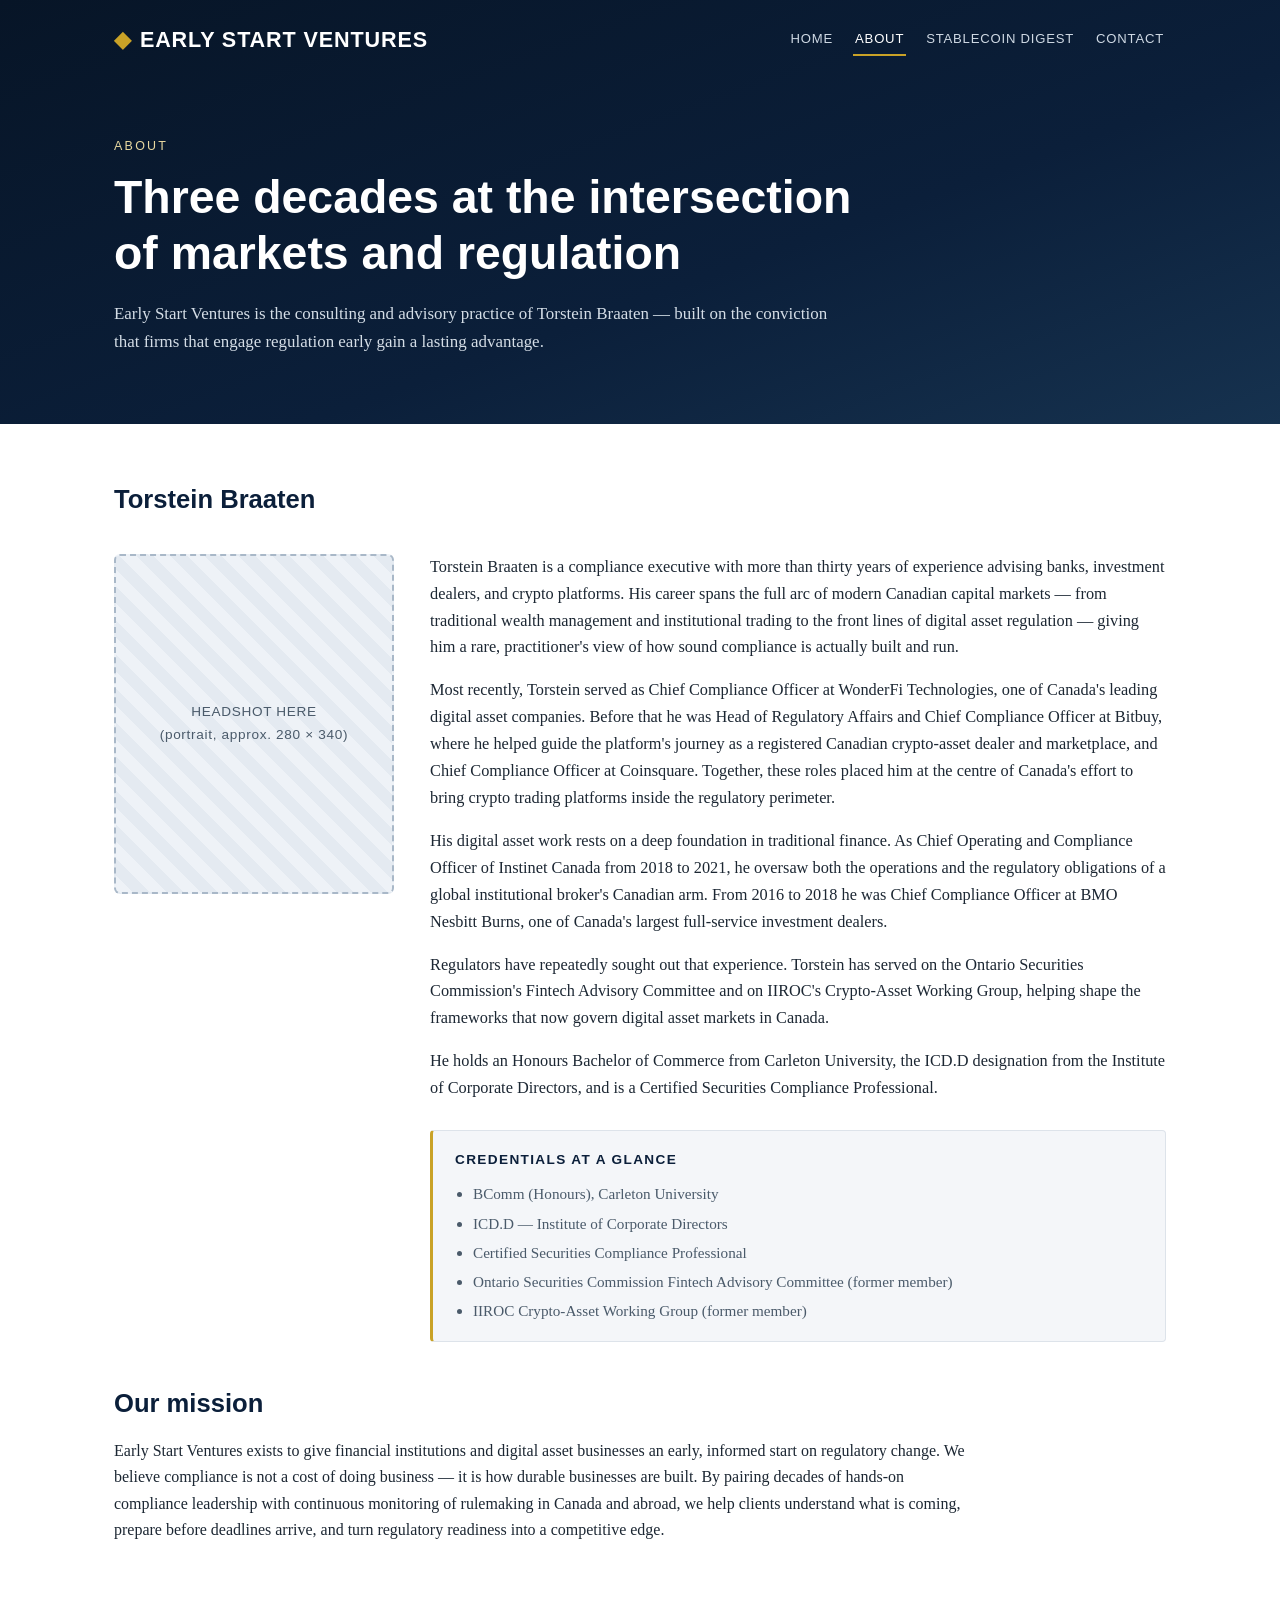
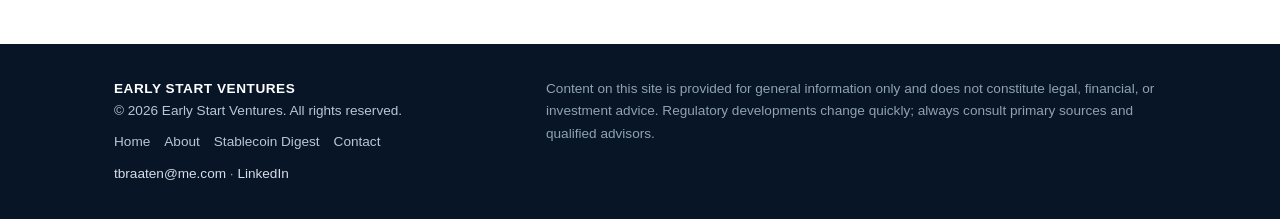
==== about.html @ daec95ac "Initial version of the Early Start Ventures website Co-Authored-By: Claude Fable 5 <noreply@anthropi" ====
<!DOCTYPE html>
<html lang="en">
<head>
<meta charset="UTF-8">
<meta name="viewport" content="width=device-width, initial-scale=1.0">
<title>About — Early Start Ventures</title>
<meta name="description" content="About Early Start Ventures and its founder, Torstein Braaten — a compliance executive with 30+ years advising banks, investment dealers, and crypto platforms.">
<link rel="stylesheet" href="styles.css">
</head>
<body>

<header class="site">
  <div class="topbar">
    <a class="brand" href="index.html"><span class="mark">&#9670;</span>EARLY START VENTURES</a>
    <nav class="main" aria-label="Site navigation">
      <a href="index.html">Home</a>
      <a href="about.html" class="active">About</a>
      <a href="stablecoins.html">Stablecoin Digest</a>
      <a href="contact.html">Contact</a>
    </nav>
  </div>
  <div class="hero">
    <div class="kicker">About</div>
    <h1>Three decades at the intersection of markets and regulation</h1>
    <p class="lede">Early Start Ventures is the consulting and advisory practice of Torstein Braaten — built on the conviction that firms that engage regulation early gain a lasting advantage.</p>
  </div>
</header>

<main class="page">

  <h2 class="section-title">Torstein Braaten</h2>

  <div class="bio-grid">
    <div class="img-placeholder headshot">HEADSHOT HERE<br>(portrait, approx. 280 &times; 340)</div>
    <div class="bio-text">
      <p>Torstein Braaten is a compliance executive with more than thirty years of experience advising banks, investment dealers, and crypto platforms. His career spans the full arc of modern Canadian capital markets — from traditional wealth management and institutional trading to the front lines of digital asset regulation — giving him a rare, practitioner's view of how sound compliance is actually built and run.</p>
      <p>Most recently, Torstein served as Chief Compliance Officer at WonderFi Technologies, one of Canada's leading digital asset companies. Before that he was Head of Regulatory Affairs and Chief Compliance Officer at Bitbuy, where he helped guide the platform's journey as a registered Canadian crypto-asset dealer and marketplace, and Chief Compliance Officer at Coinsquare. Together, these roles placed him at the centre of Canada's effort to bring crypto trading platforms inside the regulatory perimeter.</p>
      <p>His digital asset work rests on a deep foundation in traditional finance. As Chief Operating and Compliance Officer of Instinet Canada from 2018 to 2021, he oversaw both the operations and the regulatory obligations of a global institutional broker's Canadian arm. From 2016 to 2018 he was Chief Compliance Officer at BMO Nesbitt Burns, one of Canada's largest full-service investment dealers.</p>
      <p>Regulators have repeatedly sought out that experience. Torstein has served on the Ontario Securities Commission's Fintech Advisory Committee and on IIROC's Crypto-Asset Working Group, helping shape the frameworks that now govern digital asset markets in Canada.</p>
      <p>He holds an Honours Bachelor of Commerce from Carleton University, the ICD.D designation from the Institute of Corporate Directors, and is a Certified Securities Compliance Professional.</p>

      <div class="credentials">
        <h3>Credentials at a glance</h3>
        <ul>
          <li>BComm (Honours), Carleton University</li>
          <li>ICD.D — Institute of Corporate Directors</li>
          <li>Certified Securities Compliance Professional</li>
          <li>Ontario Securities Commission Fintech Advisory Committee (former member)</li>
          <li>IIROC Crypto-Asset Working Group (former member)</li>
        </ul>
      </div>
    </div>
  </div>

  <h2 class="section-title">Our mission</h2>
  <p style="margin-top:14px; max-width:860px;">Early Start Ventures exists to give financial institutions and digital asset businesses an early, informed start on regulatory change. We believe compliance is not a cost of doing business — it is how durable businesses are built. By pairing decades of hands-on compliance leadership with continuous monitoring of rulemaking in Canada and abroad, we help clients understand what is coming, prepare before deadlines arrive, and turn regulatory readiness into a competitive edge.</p>

</main>

<footer class="site">
  <div class="foot-inner">
    <div>
      <div class="fbrand">EARLY START VENTURES</div>
      <div>&copy; <span id="year">2026</span> Early Start Ventures. All rights reserved.</div>
      <nav class="foot" aria-label="Footer navigation">
        <a href="index.html">Home</a>
        <a href="about.html">About</a>
        <a href="stablecoins.html">Stablecoin Digest</a>
        <a href="contact.html">Contact</a>
      </nav>
      <div class="foot-contact">
        <a href="mailto:tbraaten@me.com">tbraaten@me.com</a>
        <span aria-hidden="true">&middot;</span>
        <a href="https://www.linkedin.com/in/torsteinbraaten/" target="_blank" rel="noopener">LinkedIn</a>
      </div>
    </div>
    <div class="disclaimer">Content on this site is provided for general information only and does not constitute legal, financial, or investment advice. Regulatory developments change quickly; always consult primary sources and qualified advisors.</div>
  </div>
</footer>

<script>
  document.getElementById('year').textContent = new Date().getFullYear();
</script>

</body>
</html>
---- styles.css ----
/* ==========================================================
   Early Start Ventures — shared stylesheet for all pages
   Dark navy / white professional finance look
   ========================================================== */

:root {
  --navy: #0b1f3a;
  --navy-deep: #071527;
  --navy-soft: #16324f;
  --accent: #c9a227;       /* muted gold */
  --accent-soft: #e8d8a0;
  --ink: #1c2733;
  --ink-soft: #4a5a6a;
  --paper: #ffffff;
  --paper-soft: #f4f6f9;
  --line: #dde3ea;
}

* { margin: 0; padding: 0; box-sizing: border-box; }
html { scroll-behavior: smooth; }
body {
  font-family: Georgia, 'Times New Roman', serif;
  color: var(--ink);
  background: var(--paper);
  line-height: 1.65;
}
h1, h2, h3, .sans {
  font-family: 'Segoe UI', 'Helvetica Neue', Arial, sans-serif;
}
a { color: var(--navy-soft); }
a:hover { color: var(--accent); }
.wrap { max-width: 1100px; margin: 0 auto; padding: 0 24px; }

/* ============ HEADER & NAV ============ */
header.site {
  background: linear-gradient(160deg, var(--navy-deep) 0%, var(--navy) 60%, var(--navy-soft) 100%);
  color: #fff;
}
.topbar {
  max-width: 1100px;
  margin: 0 auto;
  padding: 22px 24px;
  display: flex;
  align-items: center;
  justify-content: space-between;
  flex-wrap: wrap;
  gap: 12px;
}
.brand {
  font-family: 'Segoe UI', 'Helvetica Neue', Arial, sans-serif;
  font-size: 1.35rem;
  font-weight: 600;
  letter-spacing: 0.04em;
  color: #fff;
  text-decoration: none;
}
.brand .mark { color: var(--accent); margin-right: 8px; }
nav.main {
  display: flex;
  flex-wrap: wrap;
  gap: 4px 18px;
  font-family: 'Segoe UI', Arial, sans-serif;
  font-size: 0.82rem;
  letter-spacing: 0.06em;
  text-transform: uppercase;
}
nav.main a {
  color: #cfd9e4;
  text-decoration: none;
  padding: 4px 2px;
  border-bottom: 2px solid transparent;
}
nav.main a:hover { color: #fff; border-bottom-color: var(--accent); }
nav.main a.active { color: #fff; border-bottom-color: var(--accent); }

/* ============ HERO ============ */
.hero {
  max-width: 1100px;
  margin: 0 auto;
  padding: 56px 24px 68px;
}
.hero .kicker {
  font-family: 'Segoe UI', Arial, sans-serif;
  color: var(--accent-soft);
  text-transform: uppercase;
  letter-spacing: 0.18em;
  font-size: 0.78rem;
  margin-bottom: 14px;
}
.hero h1 {
  font-size: clamp(1.9rem, 4vw, 2.9rem);
  font-weight: 650;
  line-height: 1.2;
  max-width: 780px;
  color: #fff;
}
.hero p.lede {
  margin-top: 18px;
  max-width: 720px;
  color: #d4dde6;
  font-size: 1.06rem;
}
.hero .updated {
  margin-top: 26px;
  font-family: 'Segoe UI', Arial, sans-serif;
  font-size: 0.8rem;
  color: #9fb0c1;
  letter-spacing: 0.05em;
}
.hero .cta {
  display: inline-block;
  margin-top: 28px;
  font-family: 'Segoe UI', Arial, sans-serif;
  font-size: 0.85rem;
  letter-spacing: 0.08em;
  text-transform: uppercase;
  color: var(--navy-deep);
  background: var(--accent);
  padding: 12px 26px;
  border-radius: 3px;
  text-decoration: none;
  font-weight: 600;
}
.hero .cta:hover { background: var(--accent-soft); color: var(--navy-deep); }

/* ============ BANDS & SECTIONS ============ */
.band { background: var(--paper-soft); border-bottom: 1px solid var(--line); }
.band-inner { max-width: 1100px; margin: 0 auto; padding: 34px 24px; }
.band h2 { color: var(--navy); font-size: 1.5rem; font-weight: 650; }
.band p { margin-top: 10px; max-width: 820px; color: var(--ink-soft); }

main.page { max-width: 1100px; margin: 0 auto; padding: 24px 24px 60px; }

.section-title {
  color: var(--navy);
  font-size: 1.6rem;
  font-weight: 650;
  margin-top: 40px;
}
.section-title:first-child { margin-top: 30px; }

/* ============ TOPIC CARDS (home page) ============ */
.cards {
  margin-top: 30px;
  display: grid;
  grid-template-columns: repeat(auto-fit, minmax(280px, 1fr));
  gap: 22px;
}
a.card {
  display: block;
  background: var(--paper);
  border: 1px solid var(--line);
  border-top: 3px solid var(--accent);
  border-radius: 6px;
  padding: 24px;
  text-decoration: none;
  color: var(--ink);
  box-shadow: 0 1px 3px rgba(11, 31, 58, 0.06);
  transition: box-shadow 0.15s ease, transform 0.15s ease;
}
a.card:hover {
  box-shadow: 0 4px 14px rgba(11, 31, 58, 0.14);
  transform: translateY(-2px);
  color: var(--ink);
}
a.card .tag {
  font-family: 'Segoe UI', Arial, sans-serif;
  font-size: 0.72rem;
  letter-spacing: 0.1em;
  text-transform: uppercase;
  color: var(--accent);
  font-weight: 600;
}
a.card h3 { margin-top: 8px; color: var(--navy); font-size: 1.18rem; font-weight: 650; }
a.card p { margin-top: 8px; color: var(--ink-soft); font-size: 0.95rem; }
a.card .go {
  display: inline-block;
  margin-top: 14px;
  font-family: 'Segoe UI', Arial, sans-serif;
  font-size: 0.8rem;
  letter-spacing: 0.08em;
  text-transform: uppercase;
  color: var(--navy-soft);
  font-weight: 600;
}
a.card:hover .go { color: var(--accent); }
a.card.coming {
  border-top-color: var(--line);
  opacity: 0.75;
  cursor: default;
}
a.card.coming:hover { box-shadow: 0 1px 3px rgba(11,31,58,0.06); transform: none; }

/* ============ JURISDICTION DIGEST (stablecoins page) ============ */
section.jurisdiction {
  padding: 44px 0 36px;
  border-bottom: 1px solid var(--line);
  scroll-margin-top: 20px;
}
section.jurisdiction:last-of-type { border-bottom: none; }
.sec-head { display: flex; align-items: baseline; gap: 14px; flex-wrap: wrap; }
.sec-head h2 { color: var(--navy); font-size: 1.6rem; font-weight: 650; }
.sec-head .status {
  font-family: 'Segoe UI', Arial, sans-serif;
  font-size: 0.72rem;
  letter-spacing: 0.1em;
  text-transform: uppercase;
  color: var(--navy);
  background: #eef2f7;
  border: 1px solid var(--line);
  border-left: 3px solid var(--accent);
  padding: 4px 10px;
  border-radius: 3px;
}
.sec-summary { margin-top: 14px; max-width: 860px; color: var(--ink-soft); font-size: 1.02rem; }
.items { margin-top: 26px; display: grid; gap: 18px; }
article.item {
  background: var(--paper);
  border: 1px solid var(--line);
  border-radius: 6px;
  padding: 20px 22px;
  box-shadow: 0 1px 3px rgba(11, 31, 58, 0.06);
}
article.item .date {
  font-family: 'Segoe UI', Arial, sans-serif;
  font-size: 0.75rem;
  font-weight: 600;
  letter-spacing: 0.1em;
  text-transform: uppercase;
  color: var(--accent);
}
article.item h3 { margin-top: 6px; color: var(--navy); font-size: 1.12rem; font-weight: 640; }
article.item p { margin-top: 8px; color: var(--ink); font-size: 0.97rem; }
article.item .src {
  margin-top: 10px;
  font-family: 'Segoe UI', Arial, sans-serif;
  font-size: 0.82rem;
  color: var(--ink-soft);
}
nav.jump {
  display: flex;
  flex-wrap: wrap;
  gap: 4px 14px;
  font-family: 'Segoe UI', Arial, sans-serif;
  font-size: 0.82rem;
  letter-spacing: 0.06em;
  text-transform: uppercase;
  margin-top: 16px;
}
nav.jump a { color: var(--navy-soft); text-decoration: none; border-bottom: 2px solid transparent; padding: 2px 0; }
nav.jump a:hover { color: var(--accent); border-bottom-color: var(--accent); }

/* ============ ABOUT PAGE ============ */
.bio-grid {
  display: grid;
  grid-template-columns: 280px 1fr;
  gap: 36px;
  margin-top: 34px;
  align-items: start;
}
.bio-text p { margin-top: 16px; font-size: 1.02rem; }
.bio-text p:first-child { margin-top: 0; }
.credentials {
  margin-top: 28px;
  background: var(--paper-soft);
  border: 1px solid var(--line);
  border-left: 3px solid var(--accent);
  border-radius: 4px;
  padding: 18px 22px;
}
.credentials h3 {
  color: var(--navy);
  font-size: 0.85rem;
  letter-spacing: 0.1em;
  text-transform: uppercase;
}
.credentials ul { margin: 10px 0 0 18px; color: var(--ink-soft); font-size: 0.95rem; }
.credentials li { margin-top: 4px; }

/* ============ PLACEHOLDER IMAGE BOXES ============ */
.img-placeholder {
  background: repeating-linear-gradient(45deg, #eef2f7, #eef2f7 12px, #e4eaf1 12px, #e4eaf1 24px);
  border: 2px dashed #a9b8c8;
  border-radius: 6px;
  display: flex;
  align-items: center;
  justify-content: center;
  text-align: center;
  color: var(--ink-soft);
  font-family: 'Segoe UI', Arial, sans-serif;
  font-size: 0.85rem;
  letter-spacing: 0.05em;
  padding: 12px;
}
.img-placeholder.headshot { width: 280px; height: 340px; }
.img-placeholder.banner { width: 100%; height: 220px; margin-top: 30px; }

/* ============ CONTACT PAGE ============ */
.contact-box {
  margin-top: 34px;
  max-width: 640px;
  background: var(--paper);
  border: 1px solid var(--line);
  border-top: 3px solid var(--accent);
  border-radius: 6px;
  padding: 30px 32px;
  box-shadow: 0 1px 3px rgba(11, 31, 58, 0.06);
}
.contact-box h2 { color: var(--navy); font-size: 1.3rem; font-weight: 650; }
.contact-row {
  display: flex;
  gap: 14px;
  margin-top: 20px;
  align-items: baseline;
}
.contact-row .label {
  font-family: 'Segoe UI', Arial, sans-serif;
  font-size: 0.75rem;
  font-weight: 600;
  letter-spacing: 0.1em;
  text-transform: uppercase;
  color: var(--accent);
  min-width: 90px;
}
.contact-row .value { color: var(--ink); }
.contact-box a { text-decoration: none; font-weight: 600; }
.contact-box a:hover { text-decoration: underline; }
.li-icon { vertical-align: -2px; margin-right: 4px; }

/* ============ FOOTER ============ */
footer.site {
  background: var(--navy-deep);
  color: #b9c6d3;
  font-family: 'Segoe UI', Arial, sans-serif;
  font-size: 0.85rem;
  margin-top: 40px;
}
.foot-inner {
  max-width: 1100px;
  margin: 0 auto;
  padding: 34px 24px;
  display: flex;
  justify-content: space-between;
  flex-wrap: wrap;
  gap: 16px;
}
footer.site .fbrand { color: #fff; font-weight: 600; letter-spacing: 0.04em; }
footer.site .disclaimer { max-width: 620px; color: #8fa1b3; }
footer.site nav.foot {
  display: flex;
  gap: 14px;
  margin-top: 8px;
  flex-wrap: wrap;
}
footer.site nav.foot a { color: #b9c6d3; text-decoration: none; }
footer.site nav.foot a:hover { color: var(--accent-soft); }
footer.site .foot-contact { margin-top: 10px; color: #8fa1b3; }
footer.site .foot-contact a { color: #d4dde6; text-decoration: none; }
footer.site .foot-contact a:hover { color: var(--accent-soft); }

@media (max-width: 720px) {
  .topbar { flex-direction: column; align-items: flex-start; }
  .bio-grid { grid-template-columns: 1fr; }
  .img-placeholder.headshot { width: 100%; max-width: 320px; }
}
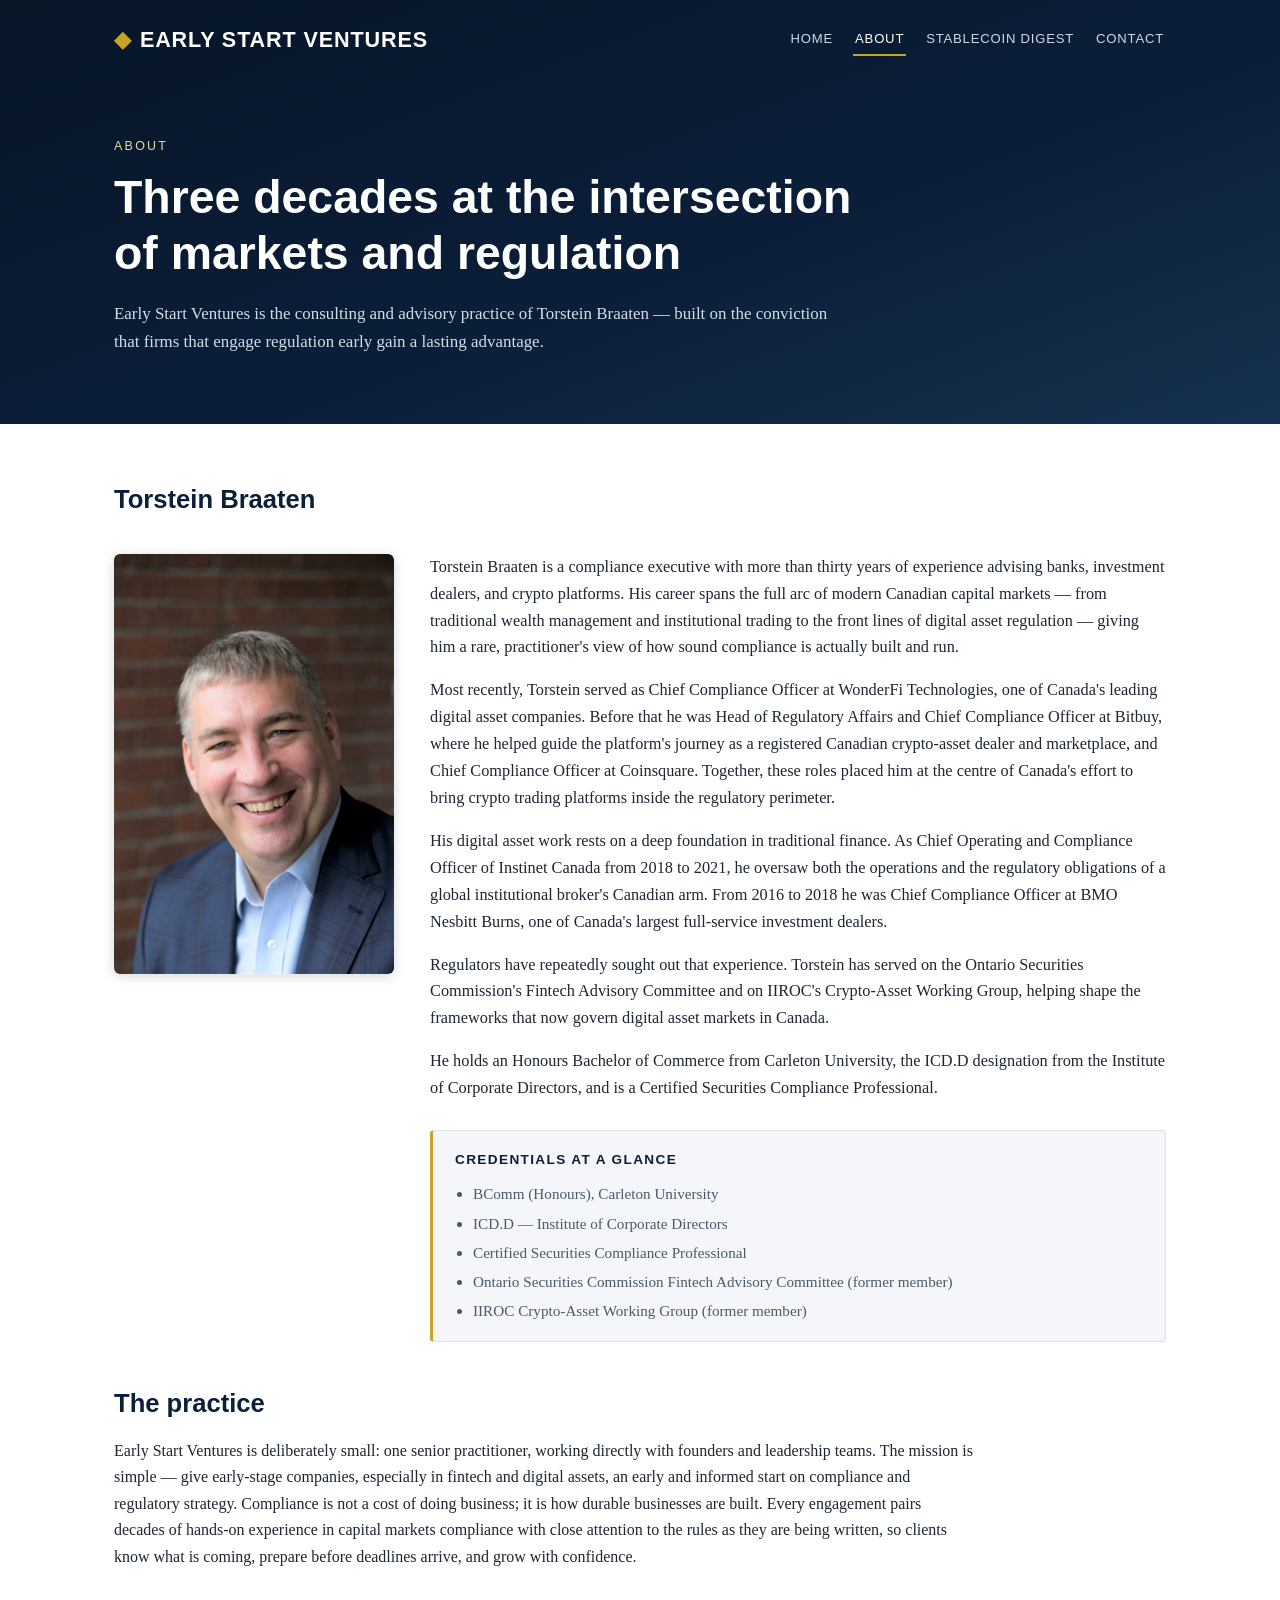
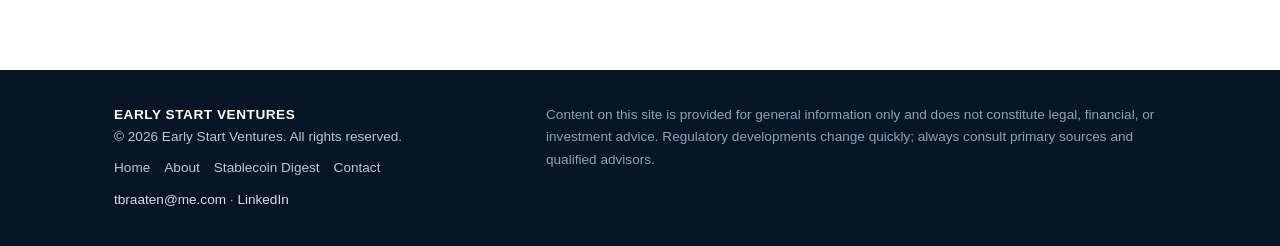
==== commit fd28eeb1: "Small-practice tone, real photos, image optimization - Reworked copy site-wide to understated single" ====
--- a/about.html
+++ b/about.html
@@ -31,7 +31,7 @@
   <h2 class="section-title">Torstein Braaten</h2>
 
   <div class="bio-grid">
-    <div class="img-placeholder headshot">HEADSHOT HERE<br>(portrait, approx. 280 &times; 340)</div>
+    <img class="headshot" src="images/headshot.jpg" alt="Torstein Braaten, founder of Early Start Ventures" width="640" height="960">
     <div class="bio-text">
       <p>Torstein Braaten is a compliance executive with more than thirty years of experience advising banks, investment dealers, and crypto platforms. His career spans the full arc of modern Canadian capital markets — from traditional wealth management and institutional trading to the front lines of digital asset regulation — giving him a rare, practitioner's view of how sound compliance is actually built and run.</p>
       <p>Most recently, Torstein served as Chief Compliance Officer at WonderFi Technologies, one of Canada's leading digital asset companies. Before that he was Head of Regulatory Affairs and Chief Compliance Officer at Bitbuy, where he helped guide the platform's journey as a registered Canadian crypto-asset dealer and marketplace, and Chief Compliance Officer at Coinsquare. Together, these roles placed him at the centre of Canada's effort to bring crypto trading platforms inside the regulatory perimeter.</p>
@@ -52,8 +52,8 @@
     </div>
   </div>
 
-  <h2 class="section-title">Our mission</h2>
-  <p style="margin-top:14px; max-width:860px;">Early Start Ventures exists to give financial institutions and digital asset businesses an early, informed start on regulatory change. We believe compliance is not a cost of doing business — it is how durable businesses are built. By pairing decades of hands-on compliance leadership with continuous monitoring of rulemaking in Canada and abroad, we help clients understand what is coming, prepare before deadlines arrive, and turn regulatory readiness into a competitive edge.</p>
+  <h2 class="section-title">The practice</h2>
+  <p style="margin-top:14px; max-width:860px;">Early Start Ventures is deliberately small: one senior practitioner, working directly with founders and leadership teams. The mission is simple — give early-stage companies, especially in fintech and digital assets, an early and informed start on compliance and regulatory strategy. Compliance is not a cost of doing business; it is how durable businesses are built. Every engagement pairs decades of hands-on experience in capital markets compliance with close attention to the rules as they are being written, so clients know what is coming, prepare before deadlines arrive, and grow with confidence.</p>
 
 </main>
 
--- a/styles.css
+++ b/styles.css
@@ -277,23 +277,20 @@
 .credentials ul { margin: 10px 0 0 18px; color: var(--ink-soft); font-size: 0.95rem; }
 .credentials li { margin-top: 4px; }
 
-/* ============ PLACEHOLDER IMAGE BOXES ============ */
-.img-placeholder {
-  background: repeating-linear-gradient(45deg, #eef2f7, #eef2f7 12px, #e4eaf1 12px, #e4eaf1 24px);
-  border: 2px dashed #a9b8c8;
+/* ============ PHOTOS ============ */
+img.headshot {
+  width: 100%;
+  max-width: 280px;
+  height: auto;
+  display: block;
   border-radius: 6px;
-  display: flex;
-  align-items: center;
-  justify-content: center;
-  text-align: center;
-  color: var(--ink-soft);
-  font-family: 'Segoe UI', Arial, sans-serif;
-  font-size: 0.85rem;
-  letter-spacing: 0.05em;
-  padding: 12px;
-}
-.img-placeholder.headshot { width: 280px; height: 340px; }
-.img-placeholder.banner { width: 100%; height: 220px; margin-top: 30px; }
+  box-shadow: 0 2px 12px rgba(11, 31, 58, 0.18);
+}
+header.site.hero-photo {
+  background:
+    linear-gradient(160deg, rgba(7, 21, 39, 0.94) 0%, rgba(11, 31, 58, 0.91) 55%, rgba(22, 50, 79, 0.87) 100%),
+    url('images/toronto-skyline.jpg') center 70% / cover no-repeat;
+}
 
 /* ============ CONTACT PAGE ============ */
 .contact-box {
@@ -361,5 +358,4 @@
 @media (max-width: 720px) {
   .topbar { flex-direction: column; align-items: flex-start; }
   .bio-grid { grid-template-columns: 1fr; }
-  .img-placeholder.headshot { width: 100%; max-width: 320px; }
-}
+}
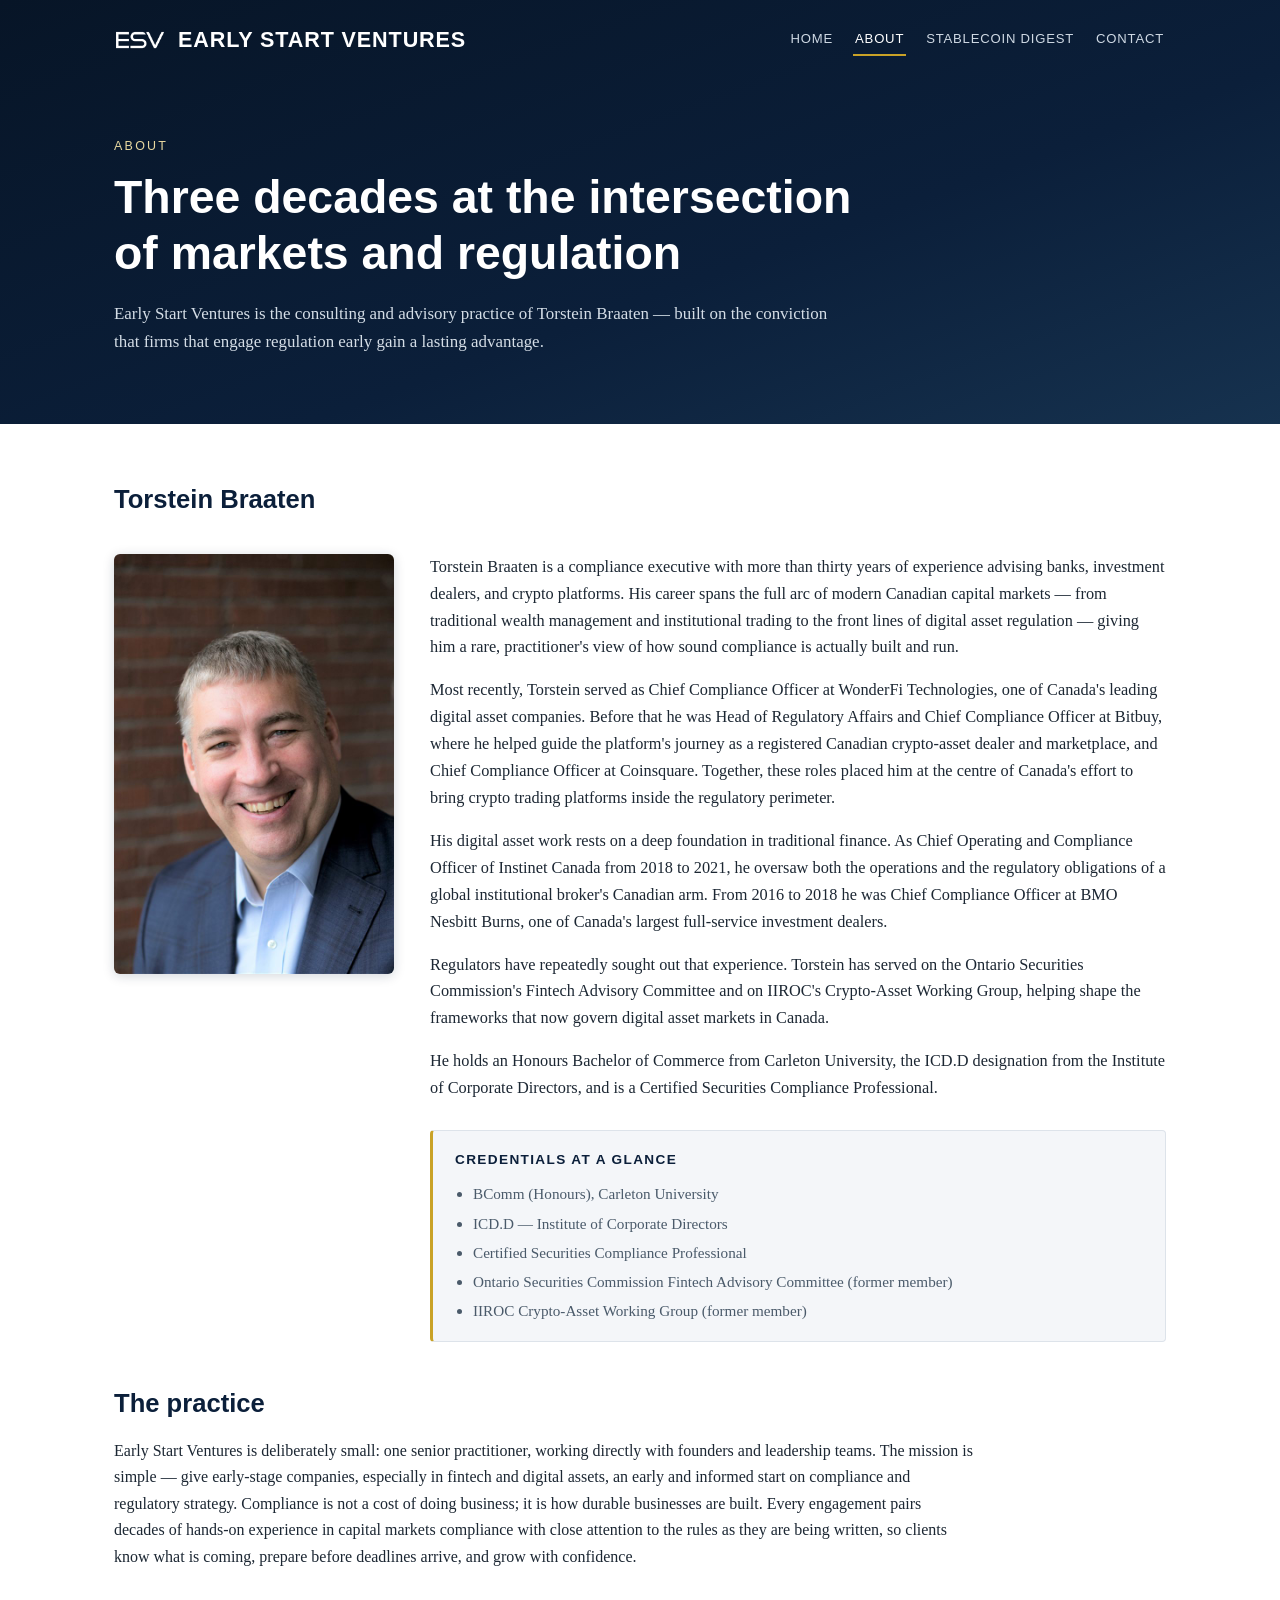
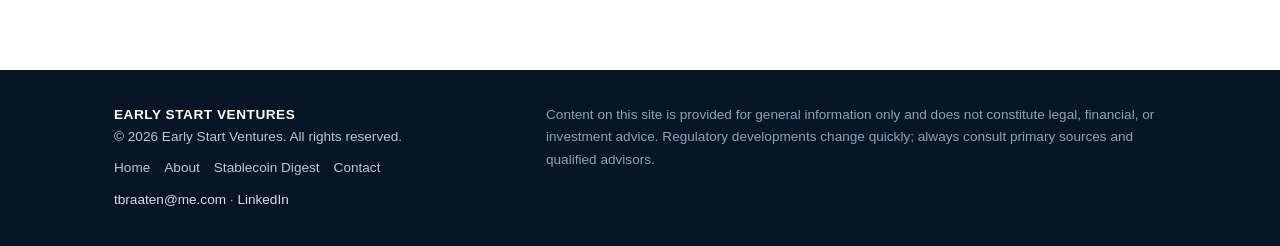
==== commit 8e29a8b9: "Add ESV logo to header and browser-tab favicon - logo-white.png: wordmark recolored white on transpa" ====
--- a/about.html
+++ b/about.html
@@ -6,12 +6,13 @@
 <title>About — Early Start Ventures</title>
 <meta name="description" content="About Early Start Ventures and its founder, Torstein Braaten — a compliance executive with 30+ years advising banks, investment dealers, and crypto platforms.">
 <link rel="stylesheet" href="styles.css">
+<link rel="icon" type="image/png" href="images/favicon.png">
 </head>
 <body>
 
 <header class="site">
   <div class="topbar">
-    <a class="brand" href="index.html"><span class="mark">&#9670;</span>EARLY START VENTURES</a>
+    <a class="brand" href="index.html"><img class="brand-logo" src="images/logo-white.png" alt="">EARLY START VENTURES</a>
     <nav class="main" aria-label="Site navigation">
       <a href="index.html">Home</a>
       <a href="about.html" class="active">About</a>
--- a/styles.css
+++ b/styles.css
@@ -53,8 +53,15 @@
   letter-spacing: 0.04em;
   color: #fff;
   text-decoration: none;
-}
-.brand .mark { color: var(--accent); margin-right: 8px; }
+  display: flex;
+  align-items: center;
+  gap: 12px;
+}
+.brand-logo {
+  height: 20px;
+  width: auto;
+  display: block;
+}
 nav.main {
   display: flex;
   flex-wrap: wrap;
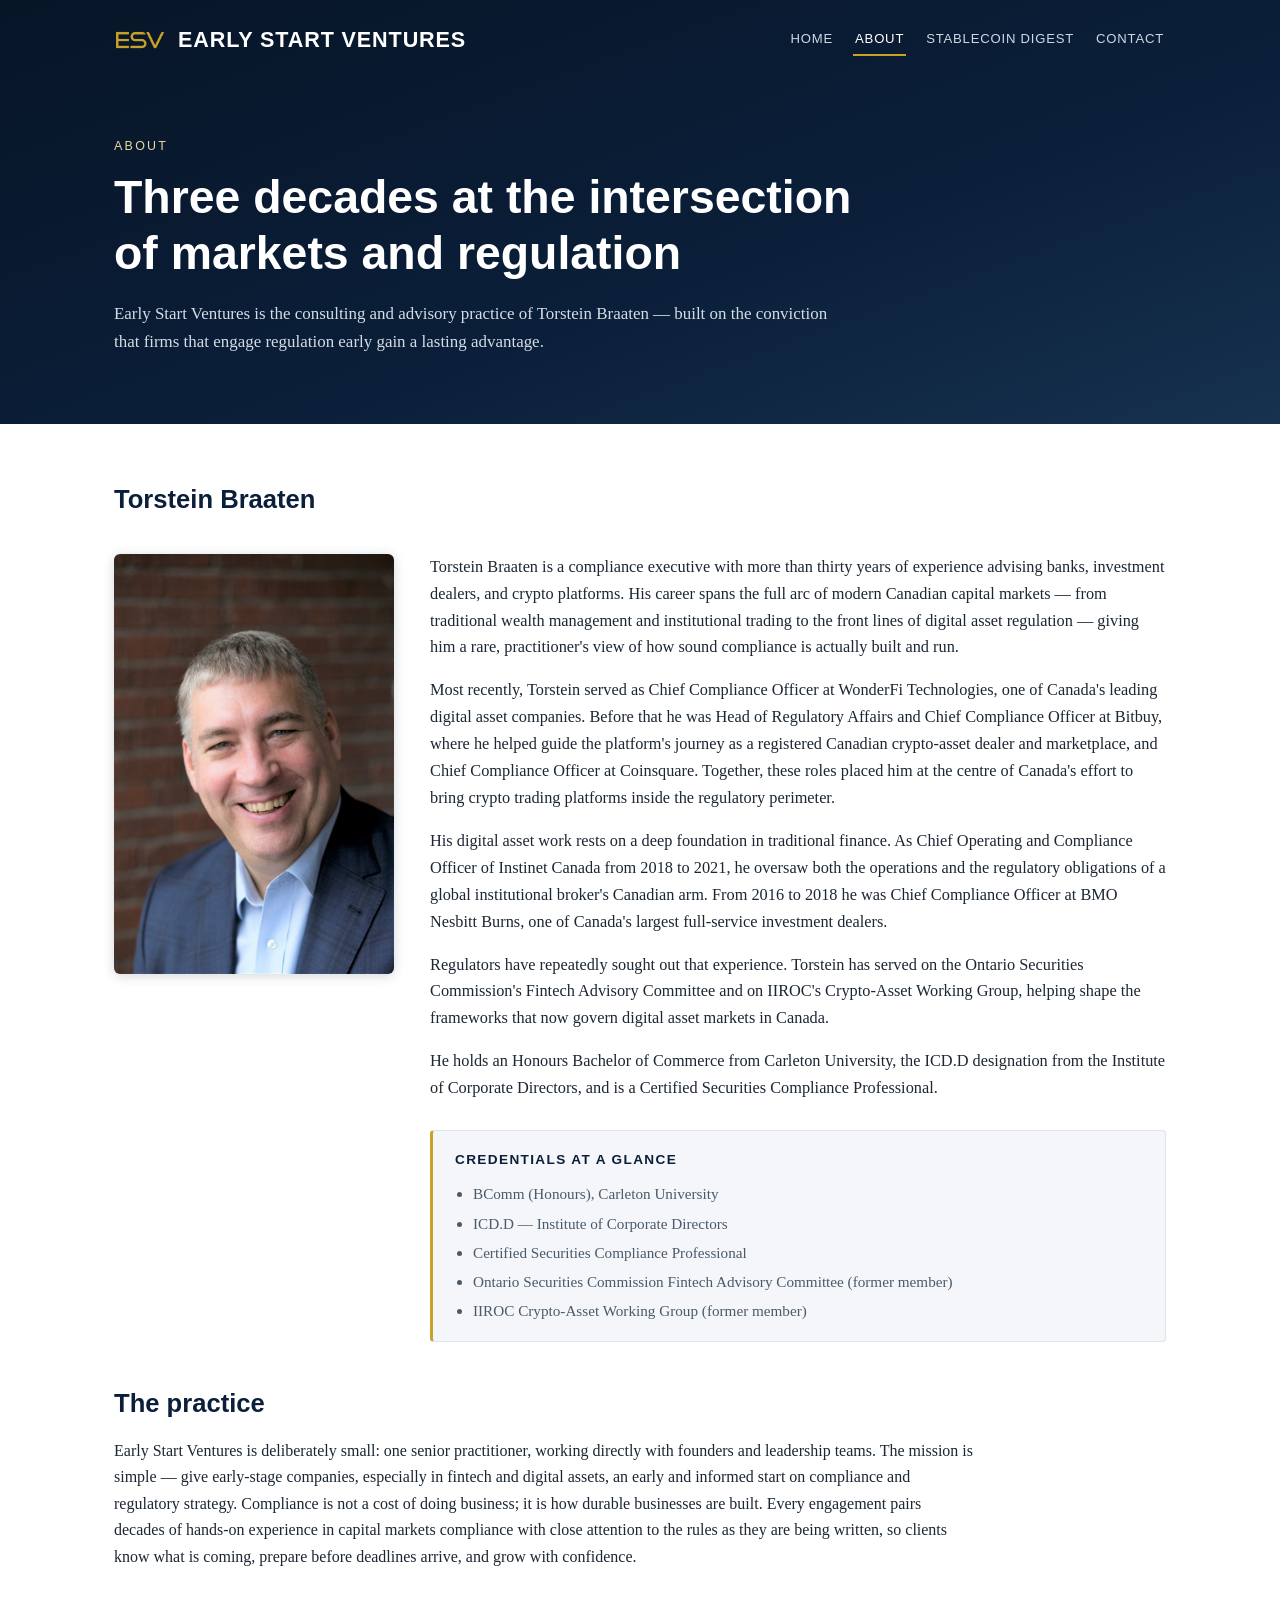
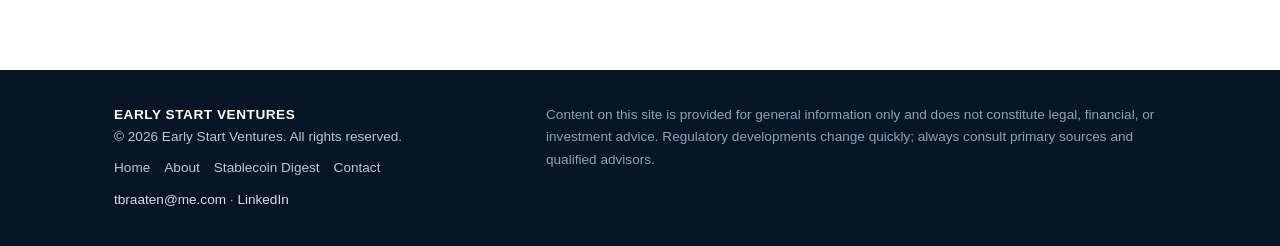
==== commit 2df8044d: "Switch header logo from white to muted gold accent Co-Authored-By: Claude Fable 5 <noreply@anthropic" ====
--- a/about.html
+++ b/about.html
@@ -12,7 +12,7 @@
 
 <header class="site">
   <div class="topbar">
-    <a class="brand" href="index.html"><img class="brand-logo" src="images/logo-white.png" alt="">EARLY START VENTURES</a>
+    <a class="brand" href="index.html"><img class="brand-logo" src="images/logo-gold.png" alt="">EARLY START VENTURES</a>
     <nav class="main" aria-label="Site navigation">
       <a href="index.html">Home</a>
       <a href="about.html" class="active">About</a>
